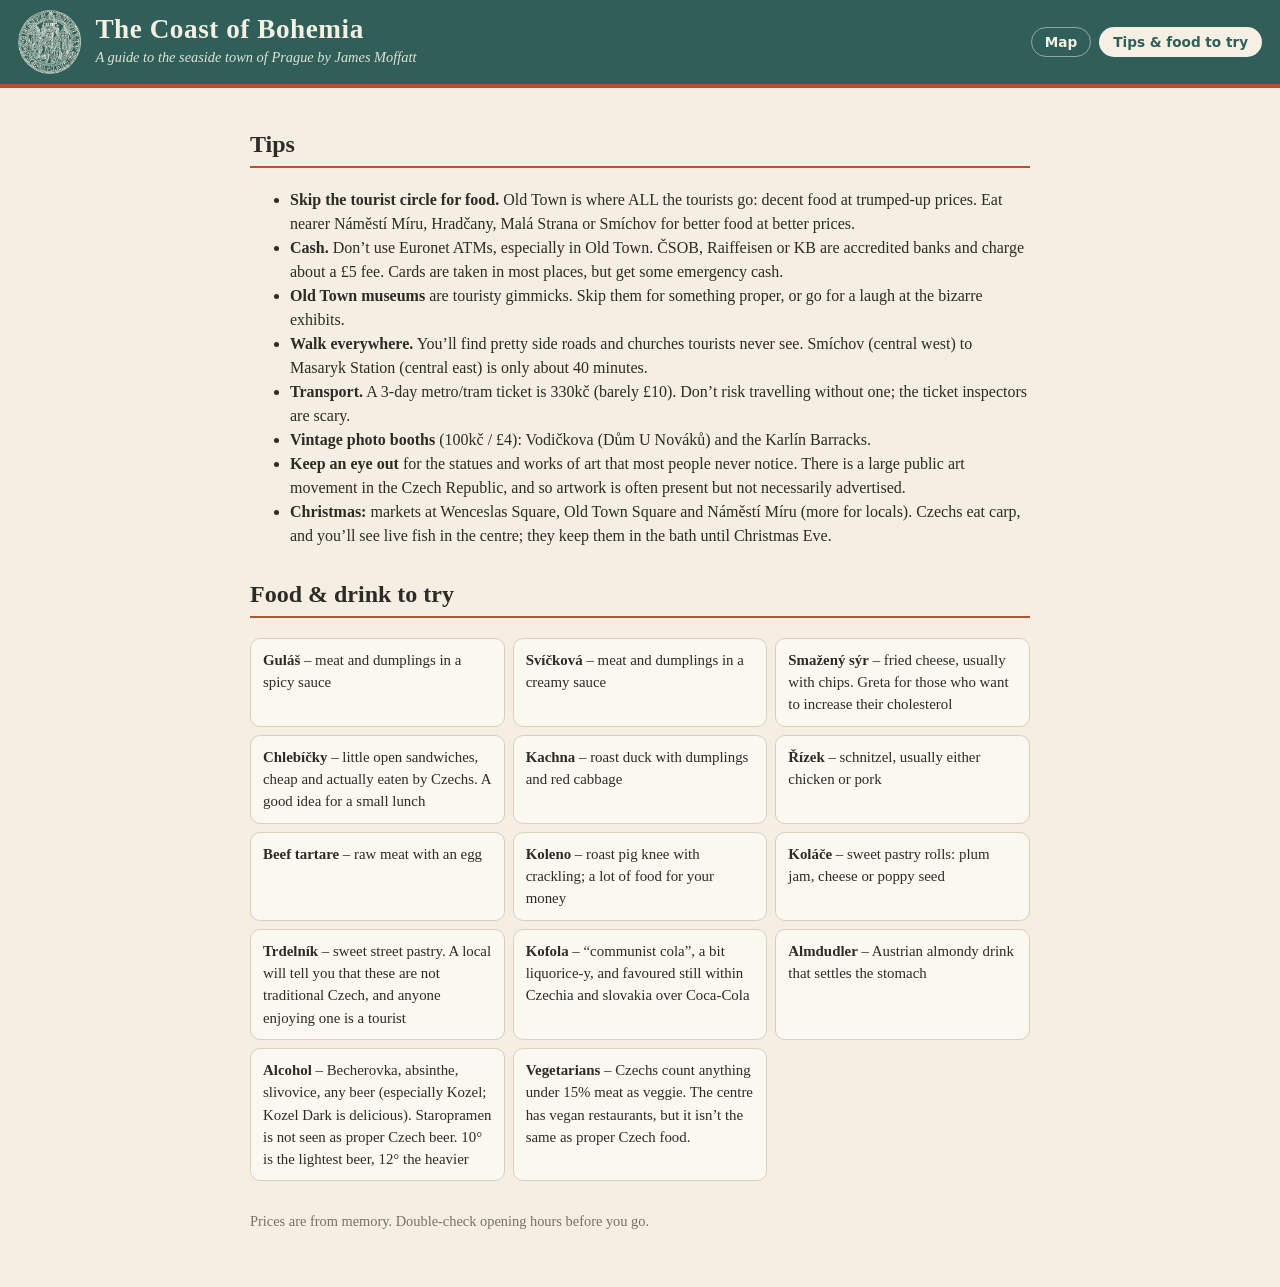
==== tips.html @ 9b594728 "Revise tips and food descriptions for clarity Updated tips for walking, transport, and food items to" ====
<!doctype html>
<html lang="en"><head><meta charset="utf-8"><meta name="viewport" content="width=device-width, initial-scale=1">
<title>Tips – The Coast of Bohemia</title><link rel="stylesheet" href="style.css"></head>
<body style="height:auto;min-height:100vh">
<header><div class="brand"><img src="seal.png" alt="Seal of Prague" class="seal"><div><h1>The Coast of Bohemia</h1><p>A guide to the seaside town of Prague by James Moffatt</p></div></div><nav><a href="index.html">Map</a><a class="on" href="tips.html">Tips &amp; food to try</a></nav></header>
<main class="page">
<h2>Tips</h2><ul>
<li><b>Skip the tourist circle for food.</b> Old Town is where ALL the tourists go: decent food at trumped-up prices. Eat nearer Náměstí Míru, Hradčany, Malá Strana or Smíchov for better food at better prices.</li>
<li><b>Cash.</b> Don’t use Euronet ATMs, especially in Old Town. ČSOB, Raiffeisen or KB are accredited banks and charge about a £5 fee. Cards are taken in most places, but get some emergency cash.</li>
<li><b>Old Town museums</b> are touristy gimmicks. Skip them for something proper, or go for a laugh at the bizarre exhibits.</li>
<li><b>Walk everywhere.</b> You’ll find pretty side roads and churches tourists never see. Smíchov (central west) to Masaryk Station (central east) is only about 40 minutes.</li>
<li><b>Transport.</b> A 3-day metro/tram ticket is 330kč (barely £10). Don’t risk travelling without one; the ticket inspectors are scary.</li>
<li><b>Vintage photo booths</b> (100kč / £4): Vodičkova (Dům U Nováků) and the Karlín Barracks.</li>
<li><b>Keep an eye out</b> for the statues and works of art that most people never notice. There is a large public art movement in the Czech Republic, and so artwork is often present but not necessarily advertised.</li>
<li><b>Christmas:</b> markets at Wenceslas Square, Old Town Square and Náměstí Míru (more for locals). Czechs eat carp, and you’ll see live fish in the centre; they keep them in the bath until Christmas Eve.</li>
</ul>
<h2>Food &amp; drink to try</h2><div class="grid">
<div class="box"><b>Guláš</b> – meat and dumplings in a spicy sauce</div>
<div class="box"><b>Svíčková</b> – meat and dumplings in a creamy sauce</div>
<div class="box"><b>Smažený sýr</b> – fried cheese, usually with chips. Greta for those who want to increase their cholesterol</div>
<div class="box"><b>Chlebíčky</b> – little open sandwiches, cheap and actually eaten by Czechs. A good idea for a small lunch</div>
<div class="box"><b>Kachna</b> – roast duck with dumplings and red cabbage</div>
<div class="box"><b>Řízek</b> – schnitzel, usually either chicken or pork</div>
<div class="box"><b>Beef tartare</b> – raw meat with an egg</div>
<div class="box"><b>Koleno</b> – roast pig knee with crackling; a lot of food for your money</div>
<div class="box"><b>Koláče</b> – sweet pastry rolls: plum jam, cheese or poppy seed</div>
<div class="box"><b>Trdelník</b> – sweet street pastry. A local will tell you that these are not traditional Czech, and anyone enjoying one is a tourist</div>
<div class="box"><b>Kofola</b> – “communist cola”, a bit liquorice-y, and favoured still within Czechia and slovakia over Coca-Cola</div>
<div class="box"><b>Almdudler</b> – Austrian almondy drink that settles the stomach</div>
<div class="box"><b>Alcohol</b> – Becherovka, absinthe, slivovice, any beer (especially Kozel; Kozel Dark is delicious). Staropramen is not seen as proper Czech beer. 10° is the lightest beer, 12° the heavier</div>
<div class="box"><b>Vegetarians</b> – Czechs count anything under 15% meat as veggie. The centre has vegan restaurants, but it isn’t the same as proper Czech food.</div></div>
<p style="color:var(--mut);font-size:.9rem;margin-top:30px">Prices are from memory. Double-check opening hours before you go.</p>
</main></body></html>
---- style.css ----
:root{--bg:#f4eee3;--fg:#2e2a26;--mut:#7b7064;--card:#fbf8f1;--line:#d9cfbd;--hdr:#2f5f58;--hfg:#f6f0e4;--acc:#b4532e}
@media (prefers-color-scheme:dark){:root{--bg:#1d1b19;--fg:#eee7da;--mut:#a89d90;--card:#2a2622;--line:#3d372f;--hdr:#24493f}}
*{box-sizing:border-box}
body{margin:0;height:100vh;display:flex;flex-direction:column;background:var(--bg);color:var(--fg);font:16px/1.5 Georgia,serif}
header{display:flex;justify-content:space-between;align-items:center;gap:12px;padding:10px 18px;background:var(--hdr);color:var(--hfg);border-bottom:4px solid var(--acc);flex-wrap:wrap}
.brand{display:flex;align-items:center;gap:14px}
.seal{height:64px;width:auto;display:block}
h1{margin:0;font-size:1.7rem;letter-spacing:.02em;line-height:1.1}
header p{margin:2px 0 0;font-size:.9rem;font-style:italic;opacity:.9}
nav{display:flex;gap:8px}
nav a{font:600 .85rem system-ui,sans-serif;padding:6px 13px;border-radius:99px;border:1px solid rgba(246,240,228,.5);color:var(--hfg);text-decoration:none}
nav a.on{background:var(--hfg);color:var(--hdr)}
.chip{font:600 .85rem system-ui,sans-serif;padding:6px 13px;border-radius:99px;border:1px solid var(--line);background:var(--card);color:var(--fg);cursor:pointer;display:flex;align-items:center;gap:6px}
.chip i{width:10px;height:10px;border-radius:50%}.chip.off{opacity:.45}
#app{flex:1;display:flex;min-height:0}
#side{width:410px;max-width:45%;overflow-y:auto;padding:12px 14px;border-right:1px solid var(--line);background:var(--bg)}
#map{flex:1}
.leaflet-tile-pane{filter:sepia(.18) saturate(1.15)}
#filters{display:flex;flex-wrap:wrap;gap:6px;margin-bottom:8px}
#q{width:100%;padding:8px 12px;margin-bottom:10px;border:1px solid var(--line);border-radius:8px;background:var(--card);color:var(--fg);font:inherit}
#detail{background:var(--card);border:1px solid var(--line);border-left:5px solid var(--acc);border-radius:10px;padding:14px;margin-bottom:12px}
#detail h2{margin:2px 0 6px;font-size:1.2rem}#detail p{margin:6px 0}
.tag{font:700 .7rem system-ui,sans-serif;text-transform:uppercase;letter-spacing:.05em}
.links a{font:600 .85rem system-ui,sans-serif;color:var(--hdr);margin-right:14px}
@media (prefers-color-scheme:dark){.links a{color:#8fc7bb}}
.cost{color:var(--mut);font-size:.9rem}
.grp{font:700 .75rem system-ui,sans-serif;text-transform:uppercase;letter-spacing:.06em;color:var(--mut);margin:14px 0 4px}
.row{display:flex;gap:10px;padding:8px 6px;border-bottom:1px solid var(--line);cursor:pointer;border-radius:6px}
.row:hover,.row.on{background:var(--card)}
.row i{flex:none;width:10px;height:10px;border-radius:50%;margin-top:7px}
.row b{display:block;font-size:.98rem}.row span{color:var(--mut);font-size:.85rem;line-height:1.3;display:block}
.page{max-width:820px;margin:0 auto;padding:10px 20px 40px}
.page h2{border-bottom:2px solid var(--acc);padding-bottom:4px;margin-top:28px}
.grid{display:grid;grid-template-columns:repeat(auto-fill,minmax(250px,1fr));gap:8px}
.box{background:var(--card);border:1px solid var(--line);border-radius:10px;padding:10px 12px;font-size:.93rem}
@media (max-width:760px){#app{flex-direction:column-reverse}#side{width:100%;max-width:none;border-right:0;flex:1}#map{flex:none;height:42vh}.seal{height:48px}h1{font-size:1.3rem}}
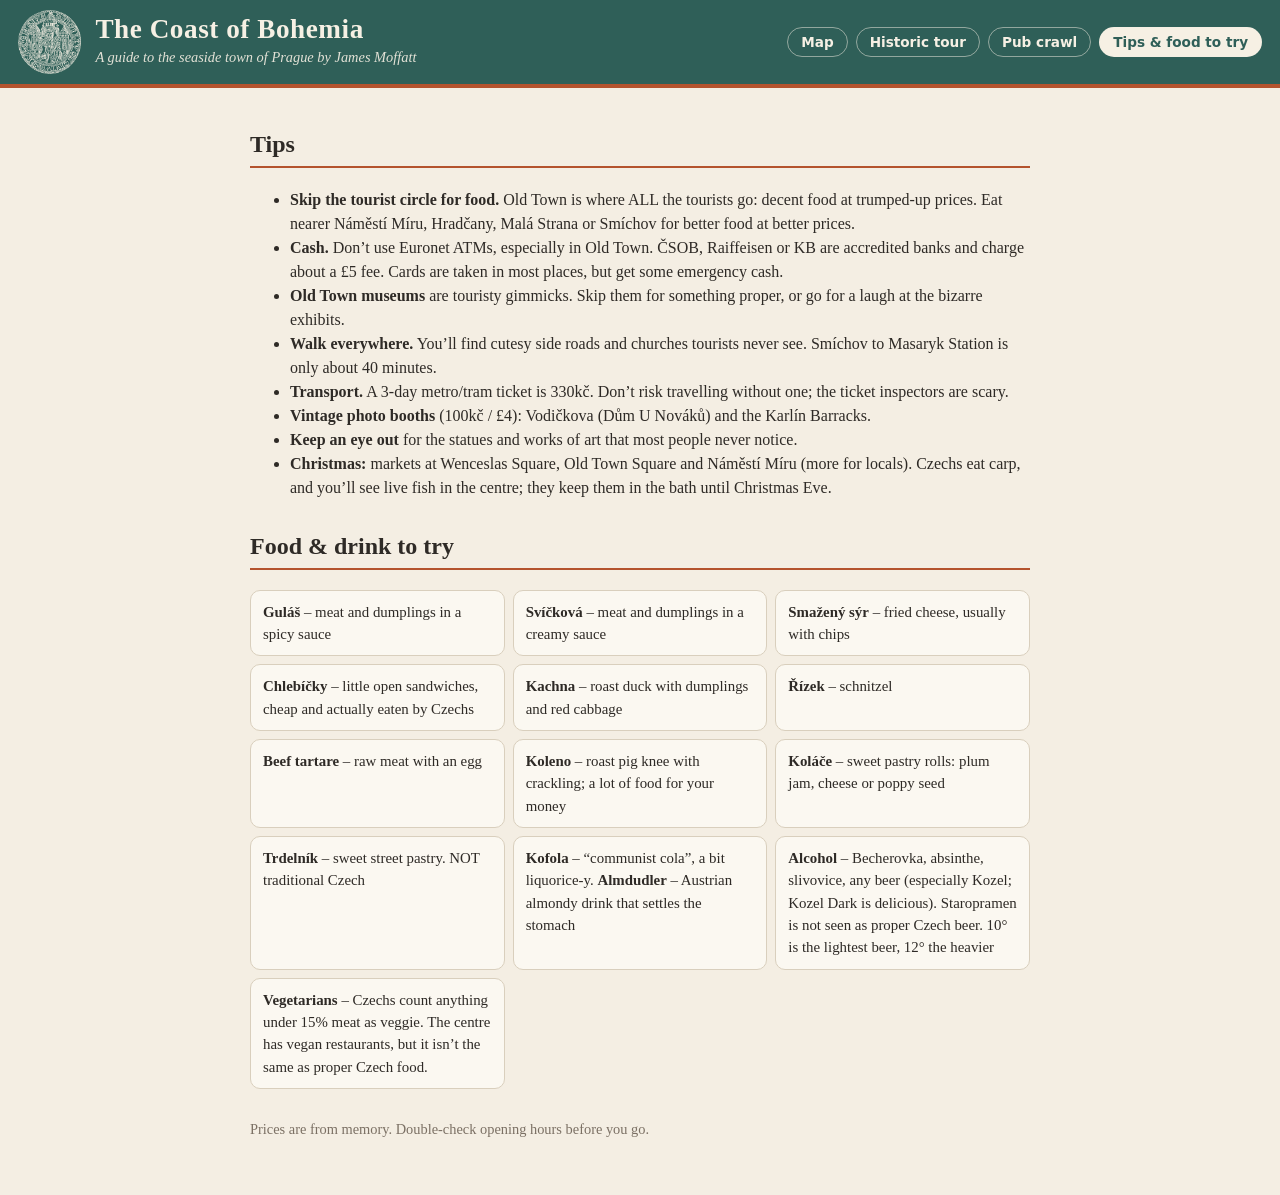
==== commit f725ba92: "Add files via upload" ====
--- a/tips.html
+++ b/tips.html
@@ -2,31 +2,30 @@
 <html lang="en"><head><meta charset="utf-8"><meta name="viewport" content="width=device-width, initial-scale=1">
 <title>Tips – The Coast of Bohemia</title><link rel="stylesheet" href="style.css"></head>
 <body style="height:auto;min-height:100vh">
-<header><div class="brand"><img src="seal.png" alt="Seal of Prague" class="seal"><div><h1>The Coast of Bohemia</h1><p>A guide to the seaside town of Prague by James Moffatt</p></div></div><nav><a href="index.html">Map</a><a class="on" href="tips.html">Tips &amp; food to try</a></nav></header>
+<header><div class="brand"><img src="seal.png" alt="Seal of Prague" class="seal"><div><h1>The Coast of Bohemia</h1><p>A guide to the seaside town of Prague by James Moffatt</p></div></div><nav><a href="index.html">Map</a><a href="tour-history.html">Historic tour</a><a href="tour-pubcrawl.html">Pub crawl</a><a class="on" href="tips.html">Tips &amp; food to try</a></nav></header>
 <main class="page">
 <h2>Tips</h2><ul>
 <li><b>Skip the tourist circle for food.</b> Old Town is where ALL the tourists go: decent food at trumped-up prices. Eat nearer Náměstí Míru, Hradčany, Malá Strana or Smíchov for better food at better prices.</li>
 <li><b>Cash.</b> Don’t use Euronet ATMs, especially in Old Town. ČSOB, Raiffeisen or KB are accredited banks and charge about a £5 fee. Cards are taken in most places, but get some emergency cash.</li>
 <li><b>Old Town museums</b> are touristy gimmicks. Skip them for something proper, or go for a laugh at the bizarre exhibits.</li>
-<li><b>Walk everywhere.</b> You’ll find pretty side roads and churches tourists never see. Smíchov (central west) to Masaryk Station (central east) is only about 40 minutes.</li>
-<li><b>Transport.</b> A 3-day metro/tram ticket is 330kč (barely £10). Don’t risk travelling without one; the ticket inspectors are scary.</li>
+<li><b>Walk everywhere.</b> You’ll find cutesy side roads and churches tourists never see. Smíchov to Masaryk Station is only about 40 minutes.</li>
+<li><b>Transport.</b> A 3-day metro/tram ticket is 330kč. Don’t risk travelling without one; the ticket inspectors are scary.</li>
 <li><b>Vintage photo booths</b> (100kč / £4): Vodičkova (Dům U Nováků) and the Karlín Barracks.</li>
-<li><b>Keep an eye out</b> for the statues and works of art that most people never notice. There is a large public art movement in the Czech Republic, and so artwork is often present but not necessarily advertised.</li>
+<li><b>Keep an eye out</b> for the statues and works of art that most people never notice.</li>
 <li><b>Christmas:</b> markets at Wenceslas Square, Old Town Square and Náměstí Míru (more for locals). Czechs eat carp, and you’ll see live fish in the centre; they keep them in the bath until Christmas Eve.</li>
 </ul>
 <h2>Food &amp; drink to try</h2><div class="grid">
 <div class="box"><b>Guláš</b> – meat and dumplings in a spicy sauce</div>
 <div class="box"><b>Svíčková</b> – meat and dumplings in a creamy sauce</div>
-<div class="box"><b>Smažený sýr</b> – fried cheese, usually with chips. Greta for those who want to increase their cholesterol</div>
-<div class="box"><b>Chlebíčky</b> – little open sandwiches, cheap and actually eaten by Czechs. A good idea for a small lunch</div>
+<div class="box"><b>Smažený sýr</b> – fried cheese, usually with chips</div>
+<div class="box"><b>Chlebíčky</b> – little open sandwiches, cheap and actually eaten by Czechs</div>
 <div class="box"><b>Kachna</b> – roast duck with dumplings and red cabbage</div>
-<div class="box"><b>Řízek</b> – schnitzel, usually either chicken or pork</div>
+<div class="box"><b>Řízek</b> – schnitzel</div>
 <div class="box"><b>Beef tartare</b> – raw meat with an egg</div>
 <div class="box"><b>Koleno</b> – roast pig knee with crackling; a lot of food for your money</div>
 <div class="box"><b>Koláče</b> – sweet pastry rolls: plum jam, cheese or poppy seed</div>
-<div class="box"><b>Trdelník</b> – sweet street pastry. A local will tell you that these are not traditional Czech, and anyone enjoying one is a tourist</div>
-<div class="box"><b>Kofola</b> – “communist cola”, a bit liquorice-y, and favoured still within Czechia and slovakia over Coca-Cola</div>
-<div class="box"><b>Almdudler</b> – Austrian almondy drink that settles the stomach</div>
+<div class="box"><b>Trdelník</b> – sweet street pastry. NOT traditional Czech</div>
+<div class="box"><b>Kofola</b> – “communist cola”, a bit liquorice-y. <b>Almdudler</b> – Austrian almondy drink that settles the stomach</div>
 <div class="box"><b>Alcohol</b> – Becherovka, absinthe, slivovice, any beer (especially Kozel; Kozel Dark is delicious). Staropramen is not seen as proper Czech beer. 10° is the lightest beer, 12° the heavier</div>
 <div class="box"><b>Vegetarians</b> – Czechs count anything under 15% meat as veggie. The centre has vegan restaurants, but it isn’t the same as proper Czech food.</div></div>
 <p style="color:var(--mut);font-size:.9rem;margin-top:30px">Prices are from memory. Double-check opening hours before you go.</p>
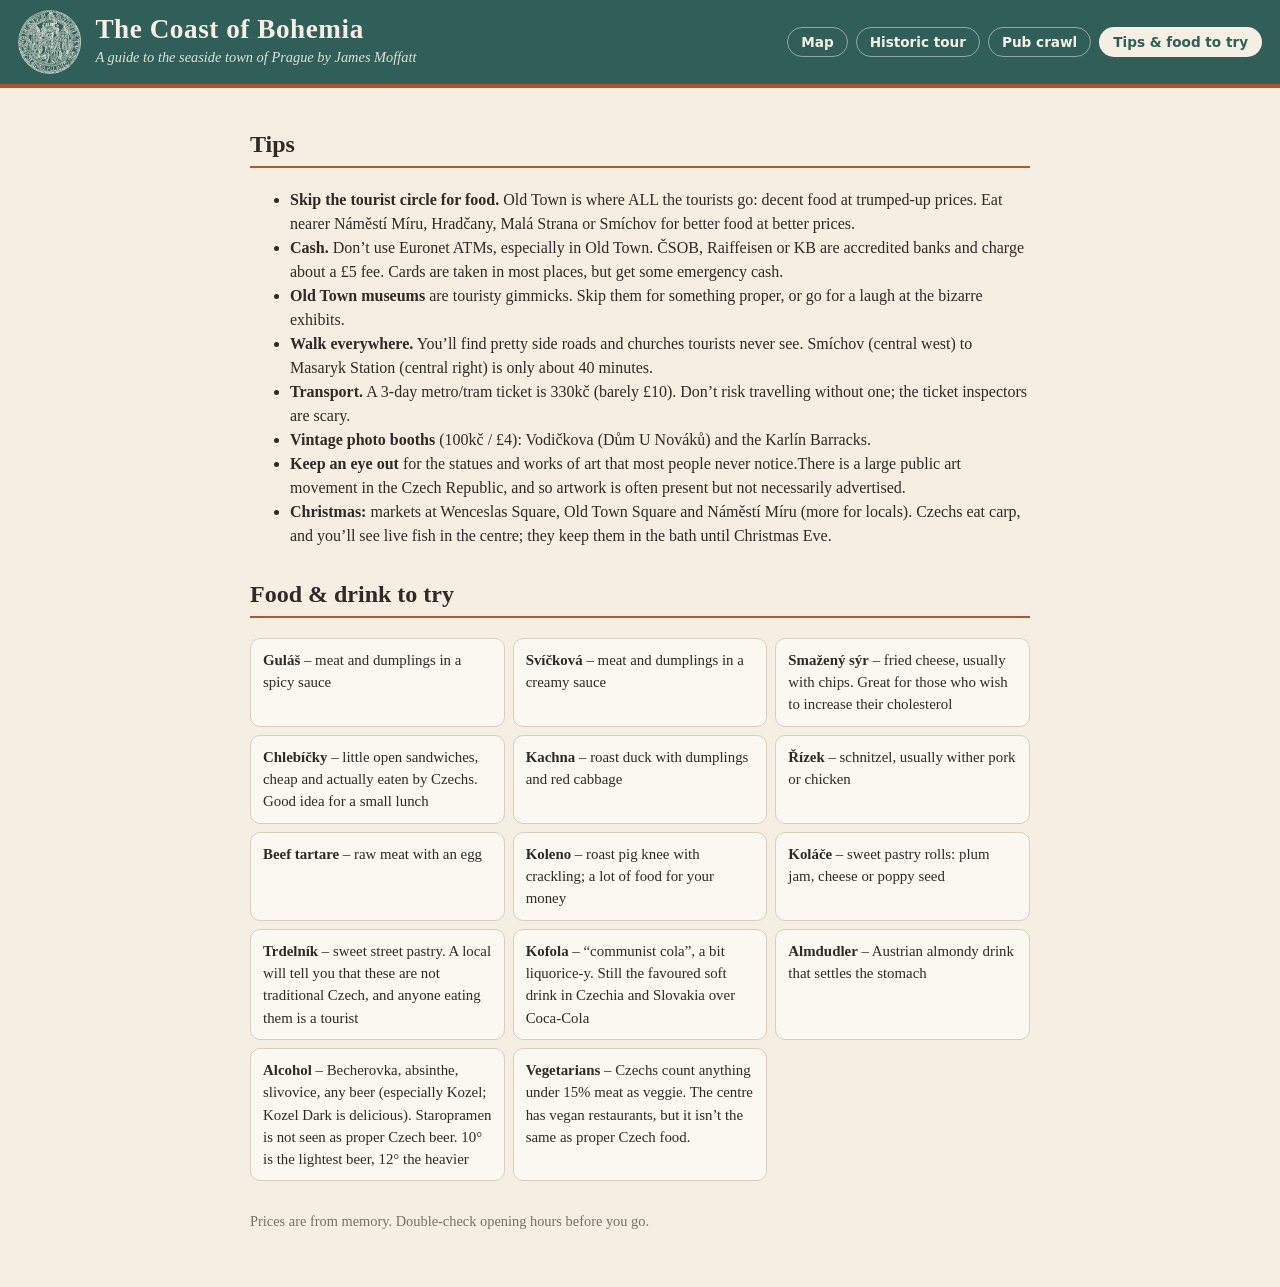
==== commit 64a8ef05: "Revise tips and food descriptions in tips.html Updated tips and food recommendations for clarity and" ====
--- a/tips.html
+++ b/tips.html
@@ -8,24 +8,25 @@
 <li><b>Skip the tourist circle for food.</b> Old Town is where ALL the tourists go: decent food at trumped-up prices. Eat nearer Náměstí Míru, Hradčany, Malá Strana or Smíchov for better food at better prices.</li>
 <li><b>Cash.</b> Don’t use Euronet ATMs, especially in Old Town. ČSOB, Raiffeisen or KB are accredited banks and charge about a £5 fee. Cards are taken in most places, but get some emergency cash.</li>
 <li><b>Old Town museums</b> are touristy gimmicks. Skip them for something proper, or go for a laugh at the bizarre exhibits.</li>
-<li><b>Walk everywhere.</b> You’ll find cutesy side roads and churches tourists never see. Smíchov to Masaryk Station is only about 40 minutes.</li>
-<li><b>Transport.</b> A 3-day metro/tram ticket is 330kč. Don’t risk travelling without one; the ticket inspectors are scary.</li>
+<li><b>Walk everywhere.</b> You’ll find pretty side roads and churches tourists never see. Smíchov (central west) to Masaryk Station (central right) is only about 40 minutes.</li>
+<li><b>Transport.</b> A 3-day metro/tram ticket is 330kč (barely £10). Don’t risk travelling without one; the ticket inspectors are scary.</li>
 <li><b>Vintage photo booths</b> (100kč / £4): Vodičkova (Dům U Nováků) and the Karlín Barracks.</li>
-<li><b>Keep an eye out</b> for the statues and works of art that most people never notice.</li>
+<li><b>Keep an eye out</b> for the statues and works of art that most people never notice.There is a large public art movement in the Czech Republic, and so artwork is often present but not necessarily advertised.</li>
 <li><b>Christmas:</b> markets at Wenceslas Square, Old Town Square and Náměstí Míru (more for locals). Czechs eat carp, and you’ll see live fish in the centre; they keep them in the bath until Christmas Eve.</li>
 </ul>
 <h2>Food &amp; drink to try</h2><div class="grid">
 <div class="box"><b>Guláš</b> – meat and dumplings in a spicy sauce</div>
 <div class="box"><b>Svíčková</b> – meat and dumplings in a creamy sauce</div>
-<div class="box"><b>Smažený sýr</b> – fried cheese, usually with chips</div>
-<div class="box"><b>Chlebíčky</b> – little open sandwiches, cheap and actually eaten by Czechs</div>
+<div class="box"><b>Smažený sýr</b> – fried cheese, usually with chips. Great for those who wish to increase their cholesterol</div>
+<div class="box"><b>Chlebíčky</b> – little open sandwiches, cheap and actually eaten by Czechs. Good idea for a small lunch</div>
 <div class="box"><b>Kachna</b> – roast duck with dumplings and red cabbage</div>
-<div class="box"><b>Řízek</b> – schnitzel</div>
+<div class="box"><b>Řízek</b> – schnitzel, usually wither pork or chicken</div>
 <div class="box"><b>Beef tartare</b> – raw meat with an egg</div>
 <div class="box"><b>Koleno</b> – roast pig knee with crackling; a lot of food for your money</div>
 <div class="box"><b>Koláče</b> – sweet pastry rolls: plum jam, cheese or poppy seed</div>
-<div class="box"><b>Trdelník</b> – sweet street pastry. NOT traditional Czech</div>
-<div class="box"><b>Kofola</b> – “communist cola”, a bit liquorice-y. <b>Almdudler</b> – Austrian almondy drink that settles the stomach</div>
+<div class="box"><b>Trdelník</b> – sweet street pastry. A local will tell you that these are not traditional Czech, and anyone eating them is a tourist</div>
+<div class="box"><b>Kofola</b> – “communist cola”, a bit liquorice-y. Still the favoured soft drink in Czechia and Slovakia over Coca-Cola</div>
+<div class="box"><b>Almdudler</b> – Austrian almondy drink that settles the stomach</div>
 <div class="box"><b>Alcohol</b> – Becherovka, absinthe, slivovice, any beer (especially Kozel; Kozel Dark is delicious). Staropramen is not seen as proper Czech beer. 10° is the lightest beer, 12° the heavier</div>
 <div class="box"><b>Vegetarians</b> – Czechs count anything under 15% meat as veggie. The centre has vegan restaurants, but it isn’t the same as proper Czech food.</div></div>
 <p style="color:var(--mut);font-size:.9rem;margin-top:30px">Prices are from memory. Double-check opening hours before you go.</p>
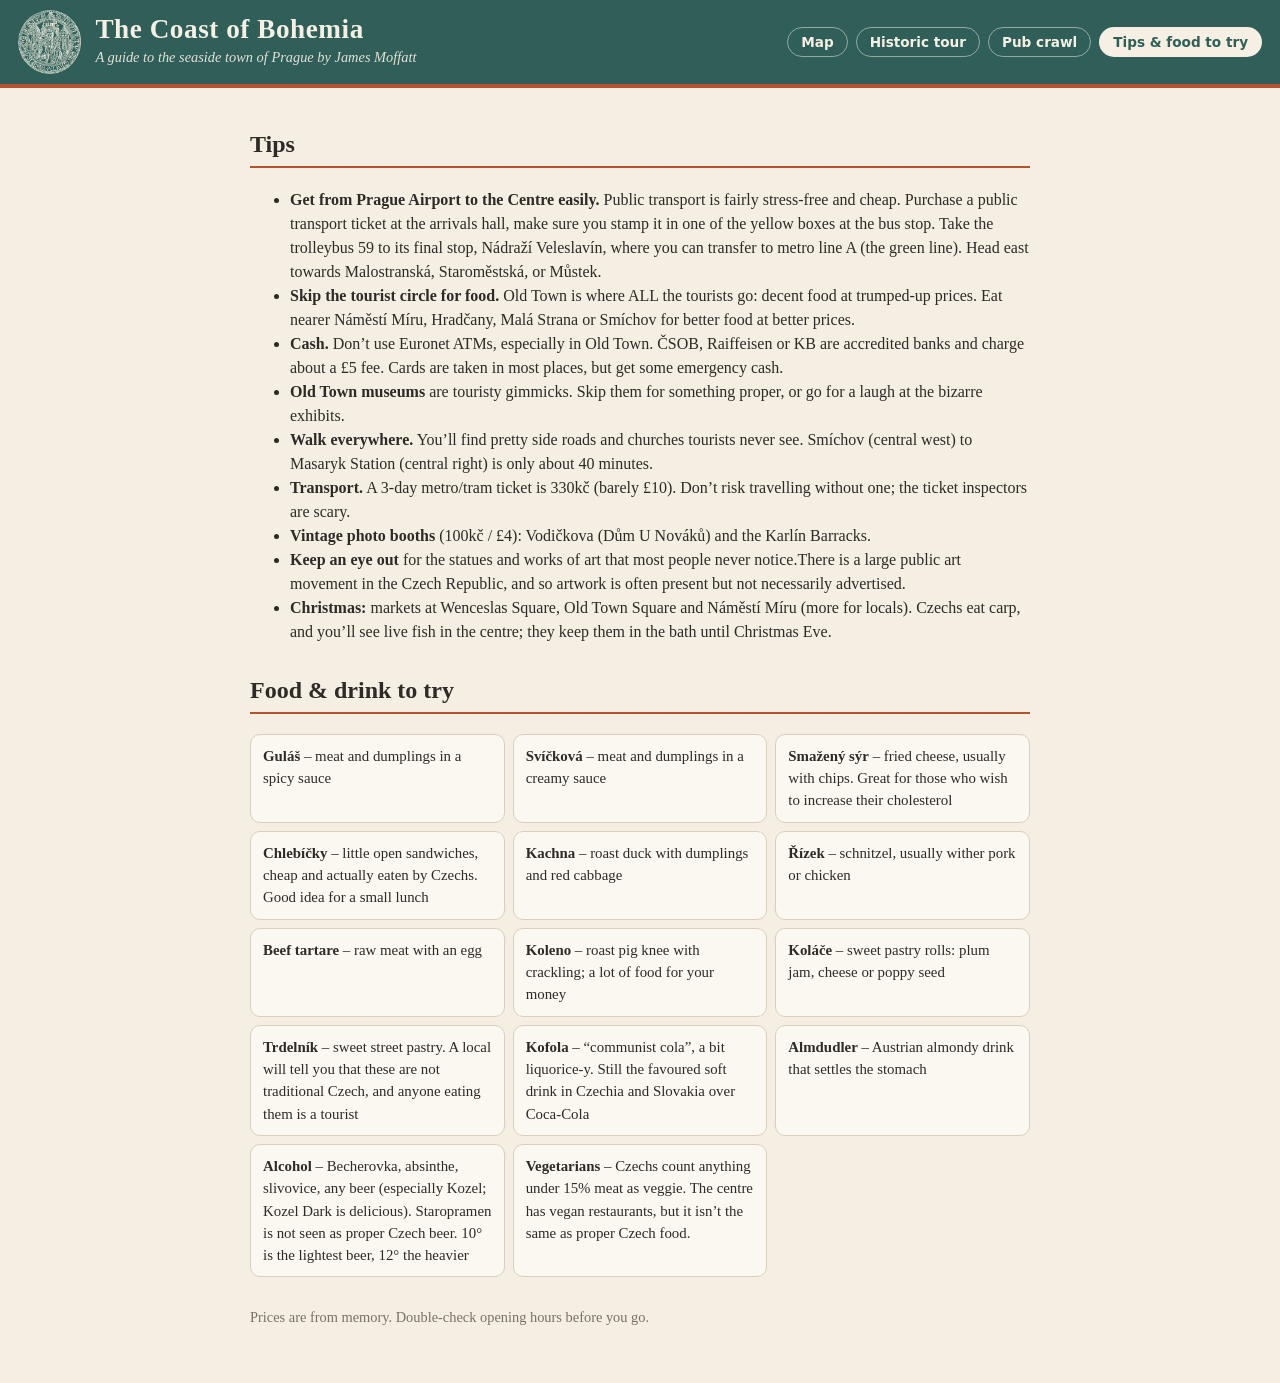
==== commit 275f1221: "Add travel tips for Prague Added travel tips for navigating Prague and dining recommendations." ====
--- a/tips.html
+++ b/tips.html
@@ -1,10 +1,12 @@
 <!doctype html>
 <html lang="en"><head><meta charset="utf-8"><meta name="viewport" content="width=device-width, initial-scale=1">
 <title>Tips – The Coast of Bohemia</title><link rel="stylesheet" href="style.css"></head>
+<link rel="icon" type="image/png" href="favicon-32x32.png">
 <body style="height:auto;min-height:100vh">
 <header><div class="brand"><img src="seal.png" alt="Seal of Prague" class="seal"><div><h1>The Coast of Bohemia</h1><p>A guide to the seaside town of Prague by James Moffatt</p></div></div><nav><a href="index.html">Map</a><a href="tour-history.html">Historic tour</a><a href="tour-pubcrawl.html">Pub crawl</a><a class="on" href="tips.html">Tips &amp; food to try</a></nav></header>
 <main class="page">
 <h2>Tips</h2><ul>
+<li><b> Get from Prague Airport to the Centre easily.</b> Public transport is fairly stress-free and cheap. Purchase a public transport ticket at the arrivals hall, make sure you stamp it in one of the yellow boxes at the bus stop. Take the trolleybus 59 to its final stop, Nádraží Veleslavín, where you can transfer to metro line A (the green line). Head east towards Malostranská, Staroměstská, or Můstek.</li>
 <li><b>Skip the tourist circle for food.</b> Old Town is where ALL the tourists go: decent food at trumped-up prices. Eat nearer Náměstí Míru, Hradčany, Malá Strana or Smíchov for better food at better prices.</li>
 <li><b>Cash.</b> Don’t use Euronet ATMs, especially in Old Town. ČSOB, Raiffeisen or KB are accredited banks and charge about a £5 fee. Cards are taken in most places, but get some emergency cash.</li>
 <li><b>Old Town museums</b> are touristy gimmicks. Skip them for something proper, or go for a laugh at the bizarre exhibits.</li>
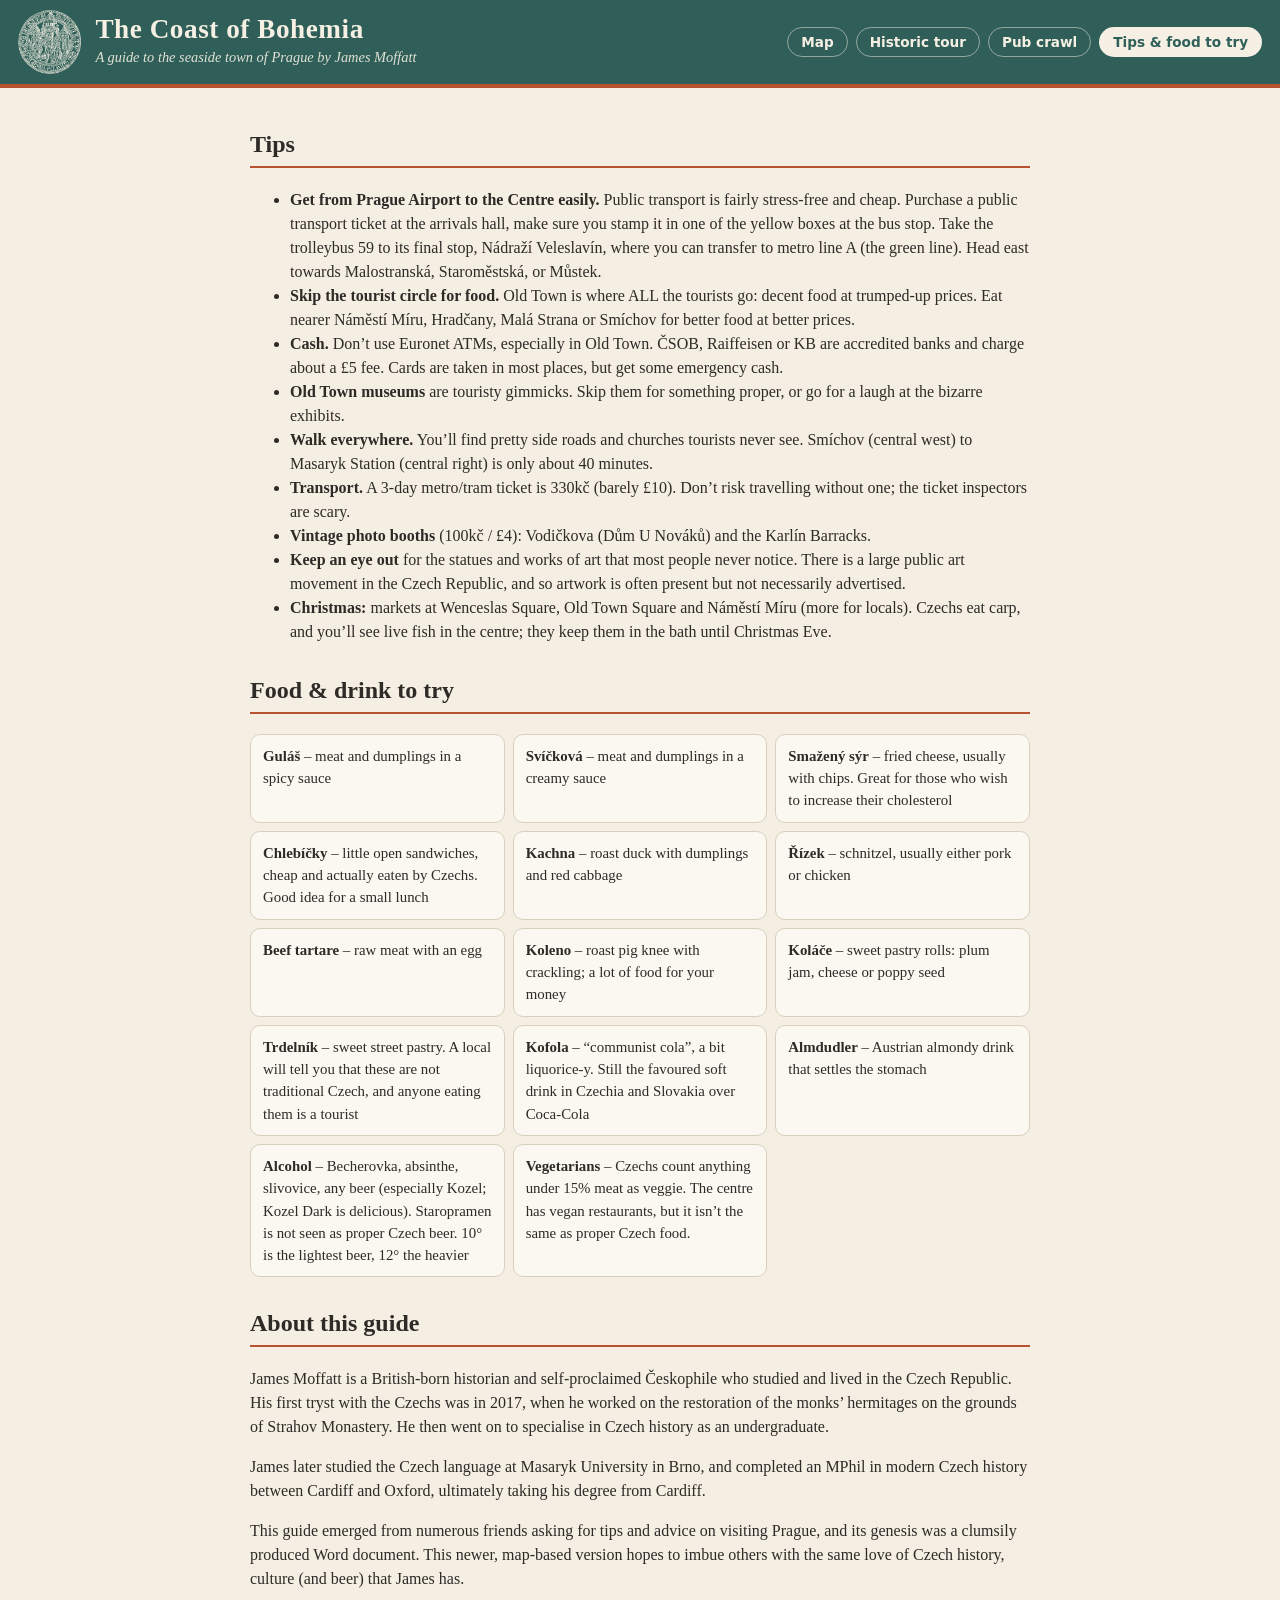
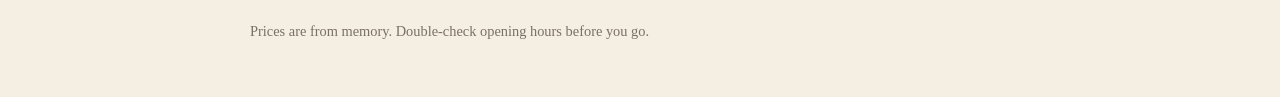
==== commit c1f991f6: "Fix text formatting and add guide information Updated descriptions and corrected text formatting in " ====
--- a/tips.html
+++ b/tips.html
@@ -13,7 +13,7 @@
 <li><b>Walk everywhere.</b> You’ll find pretty side roads and churches tourists never see. Smíchov (central west) to Masaryk Station (central right) is only about 40 minutes.</li>
 <li><b>Transport.</b> A 3-day metro/tram ticket is 330kč (barely £10). Don’t risk travelling without one; the ticket inspectors are scary.</li>
 <li><b>Vintage photo booths</b> (100kč / £4): Vodičkova (Dům U Nováků) and the Karlín Barracks.</li>
-<li><b>Keep an eye out</b> for the statues and works of art that most people never notice.There is a large public art movement in the Czech Republic, and so artwork is often present but not necessarily advertised.</li>
+<li><b>Keep an eye out</b> for the statues and works of art that most people never notice. There is a large public art movement in the Czech Republic, and so artwork is often present but not necessarily advertised.</li>
 <li><b>Christmas:</b> markets at Wenceslas Square, Old Town Square and Náměstí Míru (more for locals). Czechs eat carp, and you’ll see live fish in the centre; they keep them in the bath until Christmas Eve.</li>
 </ul>
 <h2>Food &amp; drink to try</h2><div class="grid">
@@ -22,7 +22,7 @@
 <div class="box"><b>Smažený sýr</b> – fried cheese, usually with chips. Great for those who wish to increase their cholesterol</div>
 <div class="box"><b>Chlebíčky</b> – little open sandwiches, cheap and actually eaten by Czechs. Good idea for a small lunch</div>
 <div class="box"><b>Kachna</b> – roast duck with dumplings and red cabbage</div>
-<div class="box"><b>Řízek</b> – schnitzel, usually wither pork or chicken</div>
+<div class="box"><b>Řízek</b> – schnitzel, usually either pork or chicken</div>
 <div class="box"><b>Beef tartare</b> – raw meat with an egg</div>
 <div class="box"><b>Koleno</b> – roast pig knee with crackling; a lot of food for your money</div>
 <div class="box"><b>Koláče</b> – sweet pastry rolls: plum jam, cheese or poppy seed</div>
@@ -31,5 +31,9 @@
 <div class="box"><b>Almdudler</b> – Austrian almondy drink that settles the stomach</div>
 <div class="box"><b>Alcohol</b> – Becherovka, absinthe, slivovice, any beer (especially Kozel; Kozel Dark is delicious). Staropramen is not seen as proper Czech beer. 10° is the lightest beer, 12° the heavier</div>
 <div class="box"><b>Vegetarians</b> – Czechs count anything under 15% meat as veggie. The centre has vegan restaurants, but it isn’t the same as proper Czech food.</div></div>
-<p style="color:var(--mut);font-size:.9rem;margin-top:30px">Prices are from memory. Double-check opening hours before you go.</p>
+<h2>About this guide</h2>
+<p>James Moffatt is a British-born historian and self-proclaimed Českophile who studied and lived in the Czech Republic. His first tryst with the Czechs was in 2017, when he worked on the restoration of the monks’ hermitages on the grounds of Strahov Monastery. He then went on to specialise in Czech history as an undergraduate.</p>
+<p>James later studied the Czech language at Masaryk University in Brno, and completed an MPhil in modern Czech history between Cardiff and Oxford, ultimately taking his degree from Cardiff.</p>
+<p>This guide emerged from numerous friends asking for tips and advice on visiting Prague, and its genesis was a clumsily produced Word document. This newer, map-based version hopes to imbue others with the same love of Czech history, culture (and beer) that James has.</p>
+  <p style="color:var(--mut);font-size:.9rem;margin-top:30px">Prices are from memory. Double-check opening hours before you go.</p>
 </main></body></html>
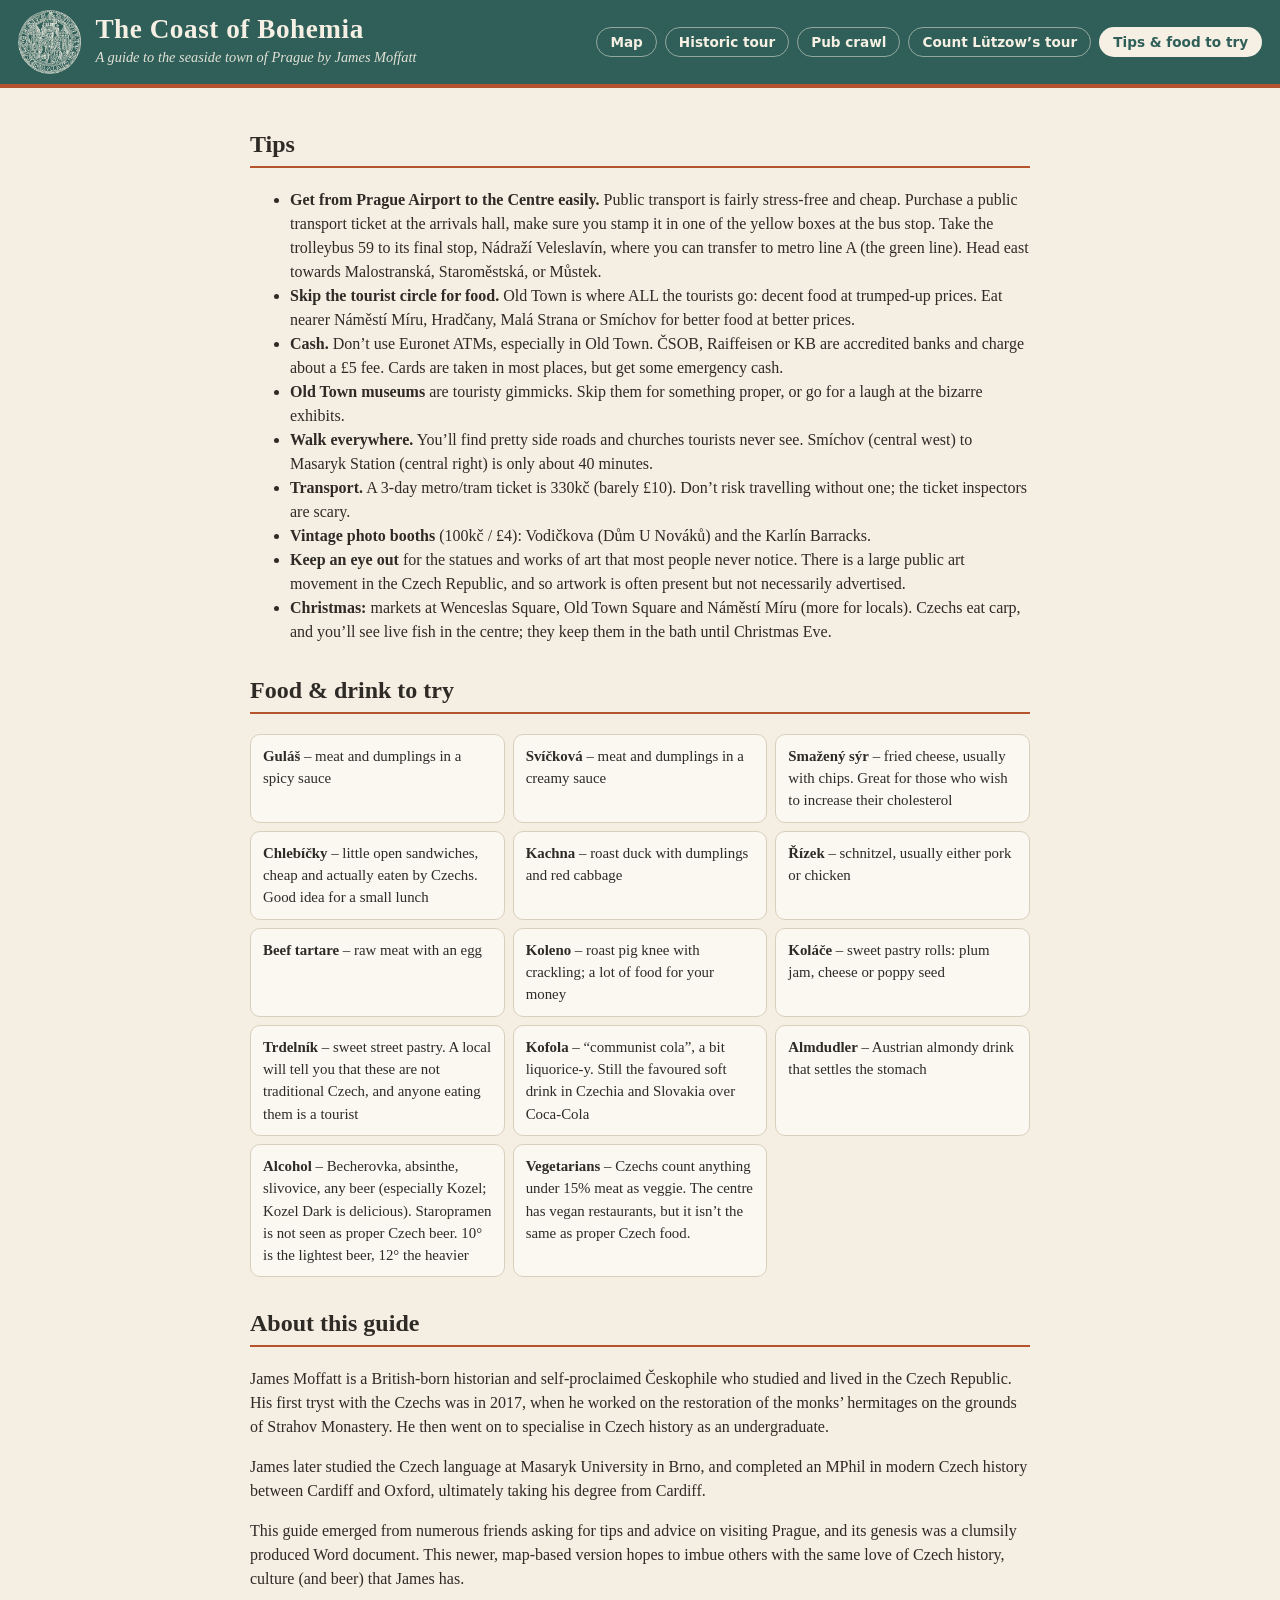
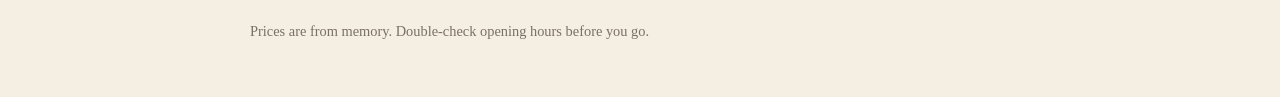
==== commit 0602b88c: "Update navigation links in tips.html" ====
--- a/tips.html
+++ b/tips.html
@@ -3,7 +3,7 @@
 <title>Tips – The Coast of Bohemia</title><link rel="stylesheet" href="style.css"></head>
 <link rel="icon" type="image/png" href="favicon-32x32.png">
 <body style="height:auto;min-height:100vh">
-<header><div class="brand"><img src="seal.png" alt="Seal of Prague" class="seal"><div><h1>The Coast of Bohemia</h1><p>A guide to the seaside town of Prague by James Moffatt</p></div></div><nav><a href="index.html">Map</a><a href="tour-history.html">Historic tour</a><a href="tour-pubcrawl.html">Pub crawl</a><a class="on" href="tips.html">Tips &amp; food to try</a></nav></header>
+<header><div class="brand"><img src="seal.png" alt="Seal of Prague" class="seal"><div><h1>The Coast of Bohemia</h1><p>A guide to the seaside town of Prague by James Moffatt</p></div></div><nav><a href="index.html">Map</a><a href="tour-history.html">Historic tour</a><a href="tour-pubcrawl.html">Pub crawl</a><a href="tour-lutzow.html">Count Lützow’s tour</a><a class="on" href="tips.html">Tips &amp; food to try</a></nav></header>
 <main class="page">
 <h2>Tips</h2><ul>
 <li><b> Get from Prague Airport to the Centre easily.</b> Public transport is fairly stress-free and cheap. Purchase a public transport ticket at the arrivals hall, make sure you stamp it in one of the yellow boxes at the bus stop. Take the trolleybus 59 to its final stop, Nádraží Veleslavín, where you can transfer to metro line A (the green line). Head east towards Malostranská, Staroměstská, or Můstek.</li>
